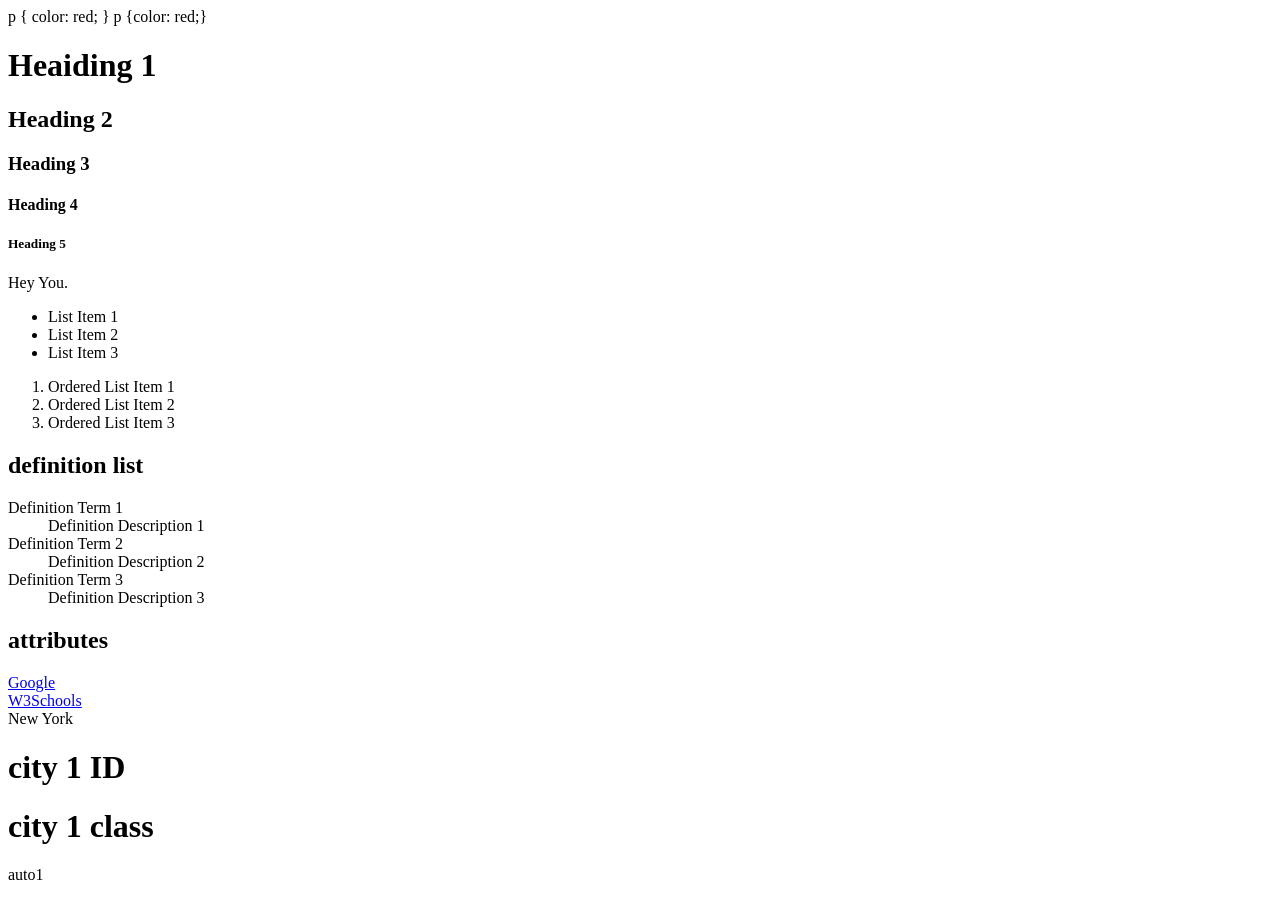
==== index.html @ a677a97f "first files created" ====
<!DOCTYPE html>
<html lang="en">

<head>
    <meta charset="UTF-8">
    <meta name="viewport" content="width=device-width, initial-scale=1.0">
    <title>Document</title>
    p {
        color: red;
    }
</head>

<body>
   p {color: red;} <h1>Heaiding 1</h1>
    <h2>Heading 2</h2>
    <h3>Heading 3</h3>
    <h4>Heading 4</h4>
    <h5>Heading 5</h5>

    <p>
        Hey You.
    </p>

    <ul>
        <li>List Item 1</li>
        <li>List Item 2</li>
        <li>List Item 3</li>
    </ul>

    <ol>
        <li>Ordered List Item 1</li>
        <li>Ordered List Item 2</li>
        <li>Ordered List Item 3</li>
    </ol>

    <h2>definition list</h2>
    <dl>
        <dt>Definition Term 1</dt>
        <dd>Definition Description 1</dd>

        <dt>Definition Term 2</dt>
        <dd>Definition Description 2</dd>

        <dt>Definition Term 3</dt>
        <dd>Definition Description 3</dd>
    </dl>

    <h2>attributes</h2>
    <a href="https://www.google.com" target="_blank">Google</a>
    <br>
        <a href="https://www.w3schools.com" target="_blank">W3Schools</a>
    <div class="city" <h2>
        New York
        </h2>
    </div>

    <h1 id="city1">city 1 ID</h1>

    <h1 class="city1">city 1 class</h1>
<hi>auto1</hi>
<hi></hi>
<hi></hi>
<hi></hi>
<hi></hi>
</html>
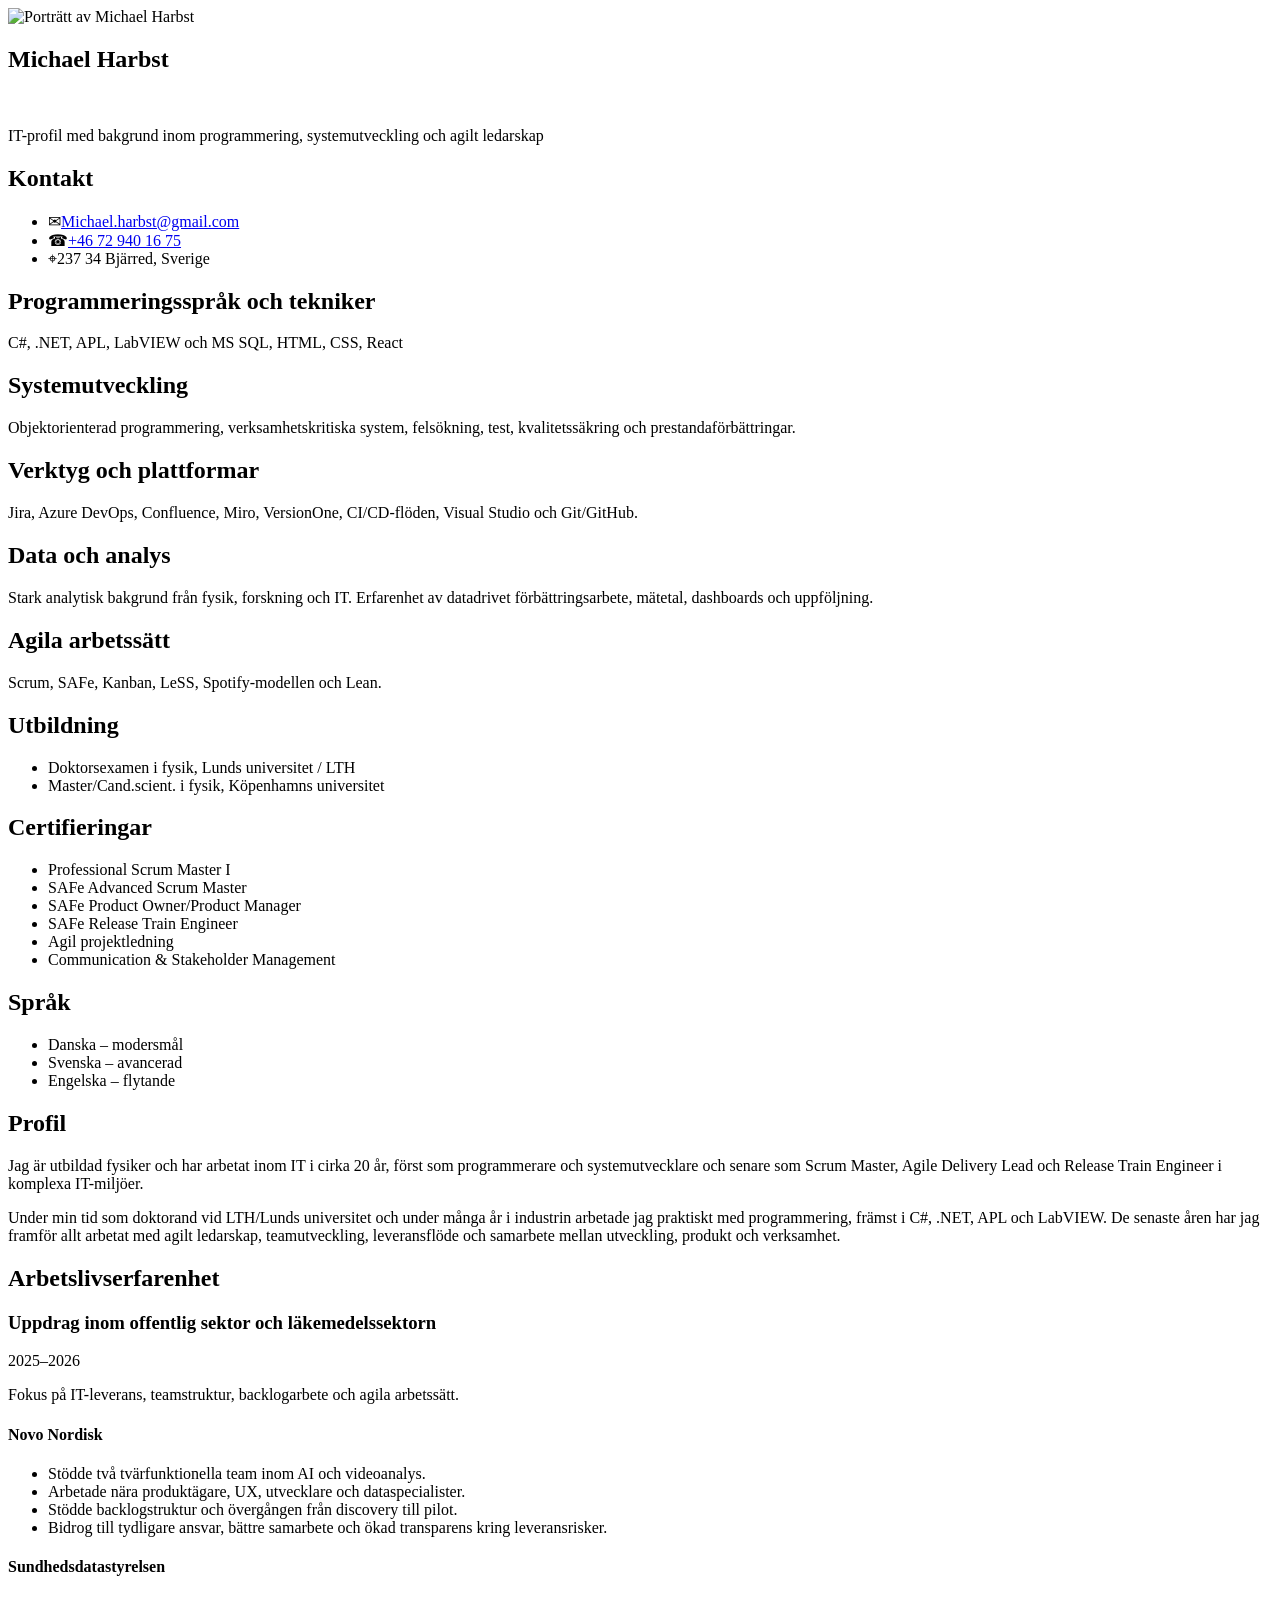
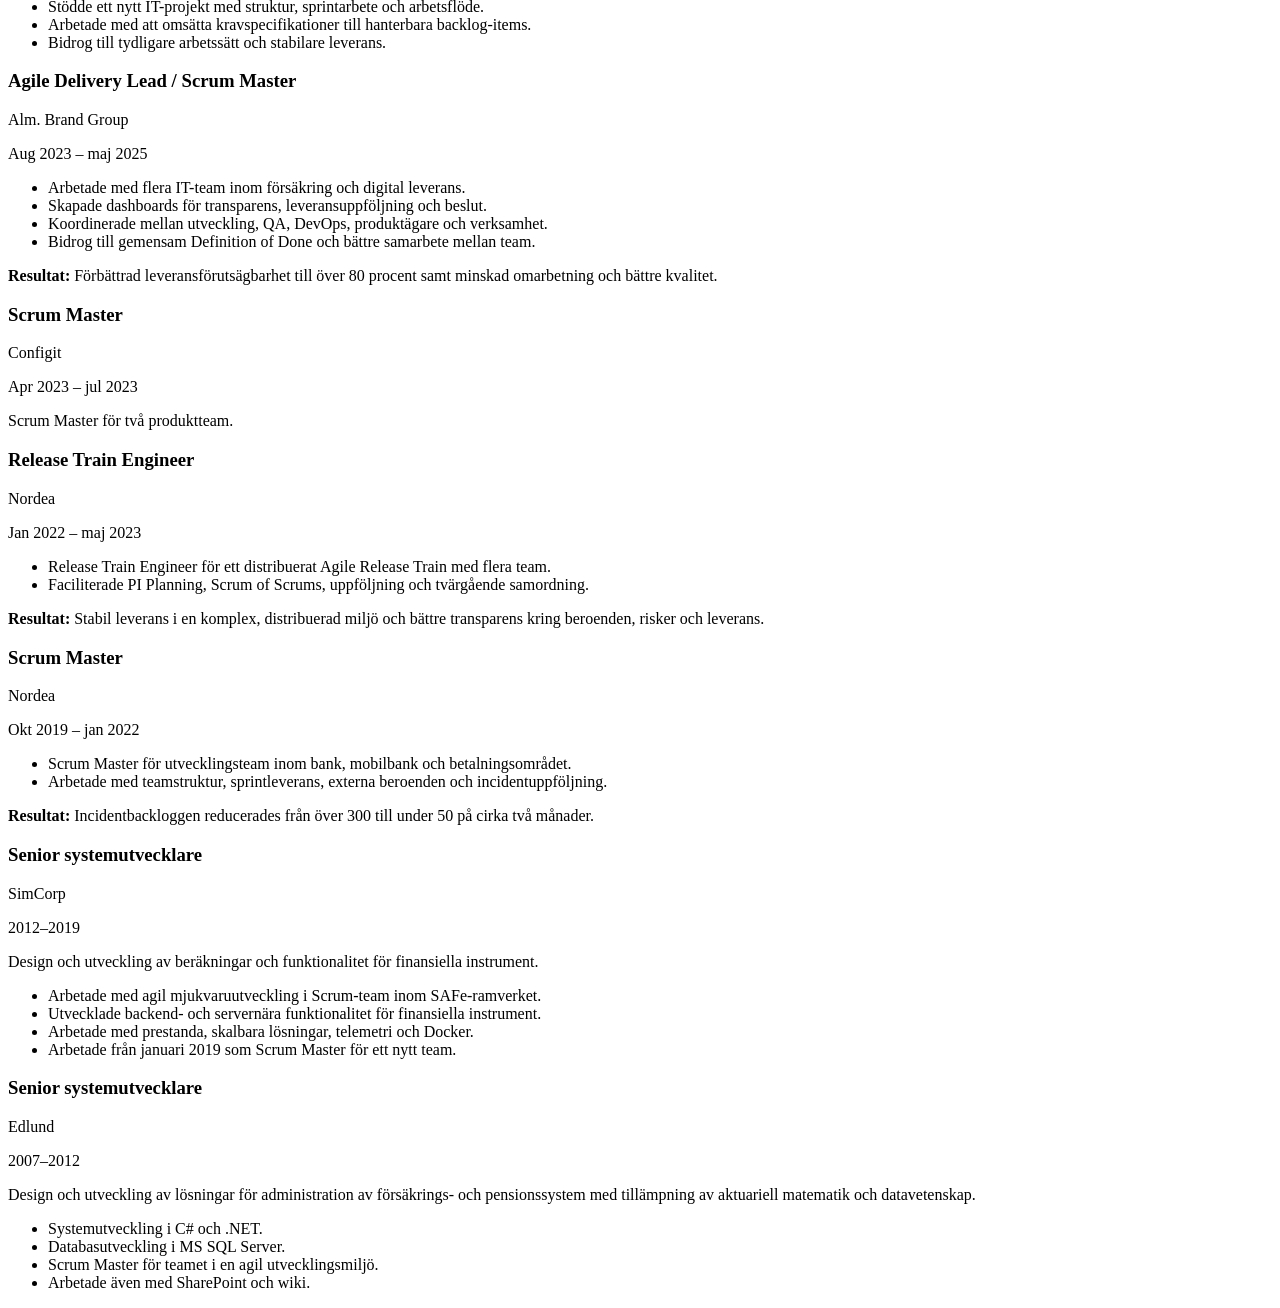
==== commit 1624b8df: "rename file for  deployment purpose" ====
--- a/index.html
+++ b/index.html
@@ -1,65 +1,225 @@
 <!DOCTYPE html>
-<html lang="en">
-
+<html lang="sv">
 <head>
     <meta charset="UTF-8">
     <meta name="viewport" content="width=device-width, initial-scale=1.0">
-    <title>Document</title>
-    p {
-        color: red;
-    }
+    <meta name="description" content="CV för Michael Harbst IT-profil med bakgrund inom systemutveckling och agilt ledarskap.">
+    <title>CV Michael Harbst</title>
+
+    <!-- CSS-fil containing style. -->
+    <link rel="stylesheet" href="cv.css">
 </head>
-
 <body>
-   p {color: red;} <h1>Heaiding 1</h1>
-    <h2>Heading 2</h2>
-    <h3>Heading 3</h3>
-    <h4>Heading 4</h4>
-    <h5>Heading 5</h5>
-
-    <p>
-        Hey You.
-    </p>
-
-    <ul>
-        <li>List Item 1</li>
-        <li>List Item 2</li>
-        <li>List Item 3</li>
-    </ul>
-
-    <ol>
-        <li>Ordered List Item 1</li>
-        <li>Ordered List Item 2</li>
-        <li>Ordered List Item 3</li>
-    </ol>
-
-    <h2>definition list</h2>
-    <dl>
-        <dt>Definition Term 1</dt>
-        <dd>Definition Description 1</dd>
-
-        <dt>Definition Term 2</dt>
-        <dd>Definition Description 2</dd>
-
-        <dt>Definition Term 3</dt>
-        <dd>Definition Description 3</dd>
-    </dl>
-
-    <h2>attributes</h2>
-    <a href="https://www.google.com" target="_blank">Google</a>
-    <br>
-        <a href="https://www.w3schools.com" target="_blank">W3Schools</a>
-    <div class="city" <h2>
-        New York
-        </h2>
-    </div>
-
-    <h1 id="city1">city 1 ID</h1>
-
-    <h1 class="city1">city 1 class</h1>
-<hi>auto1</hi>
-<hi></hi>
-<hi></hi>
-<hi></hi>
-<hi></hi>
-</html>+    <!-- Hele CV'et. Klassen bruges bl.a. til A4-format og de to kolonner. -->
+    <main class="cv-container">
+
+        <!-- ==================== LEFT COLLUMN ==================== -->
+        <aside class="left-column">
+            <header class="identity">
+                <!--  Profilfoto  -->
+                <img src="michael.jpg" alt="Porträtt av Michael Harbst" class="profile-picture">
+                <br>
+                <h1>Michael Harbst</h1>
+                <br>
+                <p class="job-title">IT-profil med bakgrund inom programmering, systemutveckling och agilt ledarskap</p>
+            </header>
+
+            <!-- Kontaktoplysninger -->
+            <section class="sidebar-section contact">
+                <h2>Kontakt</h2>
+                <ul class="contact-list">
+                    <li><span aria-hidden="true">✉</span><a href="mailto:Michael.harbst@gmail.com">Michael.harbst@gmail.com</a></li>
+                    <li><span aria-hidden="true">☎</span><a href="tel:+46729401675">+46 72 940 16 75</a></li>
+                    <li><span aria-hidden="true">⌖</span><span>237 34 Bjärred, Sverige</span></li>
+                </ul>
+            </section>
+
+            <!-- Tekniske kompetencer -->
+            <section class="sidebar-section">
+                <h2>Programmeringsspråk och tekniker</h2>
+                <p>C#, .NET, APL, LabVIEW och MS SQL, HTML, CSS, React</p>
+            </section>
+
+            <section class="sidebar-section">
+                <h2>Systemutveckling</h2>
+                <p>Objektorienterad programmering, verksamhetskritiska system, felsökning, test, kvalitetssäkring och prestandaförbättringar.</p>
+            </section>
+
+            <section class="sidebar-section">
+                <h2>Verktyg och plattformar</h2>
+                <p>Jira, Azure DevOps, Confluence, Miro, VersionOne, CI/CD-flöden, Visual Studio och Git/GitHub.</p>
+            </section>
+
+            <section class="sidebar-section">
+                <h2>Data och analys</h2>
+                <p>Stark analytisk bakgrund från fysik, forskning och IT. Erfarenhet av datadrivet förbättringsarbete, mätetal, dashboards och uppföljning.</p>
+            </section>
+
+            <section class="sidebar-section">
+                <h2>Agila arbetssätt</h2>
+                <p>Scrum, SAFe, Kanban, LeSS, Spotify-modellen och Lean.</p>
+            </section>
+
+            <!-- Uddannelse, certificeringer og sprog -->
+            <section class="sidebar-section">
+                <h2>Utbildning</h2>
+                <ul>
+                    <li>Doktorsexamen i fysik, Lunds universitet / LTH</li>
+                    <li>Master/Cand.scient. i fysik, Köpenhamns universitet</li>
+                </ul>
+            </section>
+
+            <section class="sidebar-section">
+                <h2>Certifieringar</h2>
+                <ul>
+                    <li>Professional Scrum Master I</li>
+                    <li>SAFe Advanced Scrum Master</li>
+                    <li>SAFe Product Owner/Product Manager</li>
+                    <li>SAFe Release Train Engineer</li>
+                    <li>Agil projektledning</li>
+                    <li>Communication &amp; Stakeholder Management</li>
+                </ul>
+            </section>
+
+            <section class="sidebar-section">
+                <h2>Språk</h2>
+                <ul>
+                    <li>Danska – modersmål</li>
+                    <li>Svenska – avancerad</li>
+                    <li>Engelska – flytande</li>
+                </ul>
+            </section>
+        </aside>
+
+        <!-- ==================== Right collumn ==================== -->
+        <div class="right-column">
+            <!-- top profile -->
+            <section class="content-section profile">
+                <h2>Profil</h2>
+                <p>Jag är utbildad fysiker och har arbetat inom IT i cirka 20 år, först som programmerare och systemutvecklare och senare som Scrum Master, Agile Delivery Lead och Release Train Engineer i komplexa IT-miljöer.</p>
+                <p>Under min tid som doktorand vid LTH/Lunds universitet och under många år i industrin arbetade jag praktiskt med programmering, främst i C#, .NET, APL och LabVIEW. De senaste åren har jag framför allt arbetat med agilt ledarskap, teamutveckling, leveransflöde och samarbete mellan utveckling, produkt och verksamhet.</p>
+            </section>
+
+            <!--work experience headline. -->
+            <section class="content-section experience">
+                <h2>Arbetslivserfarenhet</h2>
+
+                <article class="role">
+                    <div class="role-heading">
+                        <h3>Uppdrag inom offentlig sektor och läkemedelssektorn</h3>
+                        <time>2025–2026</time>
+                    </div>
+                    <p class="role-summary">Fokus på IT-leverans, teamstruktur, backlogarbete och agila arbetssätt.</p>
+
+                    <h4>Novo Nordisk</h4>
+                    <ul>
+                        <li>Stödde två tvärfunktionella team inom AI och videoanalys.</li>
+                        <li>Arbetade nära produktägare, UX, utvecklare och dataspecialister.</li>
+                        <li>Stödde backlogstruktur och övergången från discovery till pilot.</li>
+                        <li>Bidrog till tydligare ansvar, bättre samarbete och ökad transparens kring leveransrisker.</li>
+                    </ul>
+
+                    <h4>Sundhedsdatastyrelsen</h4>
+                    <ul>
+                        <li>Stödde ett nytt IT-projekt med struktur, sprintarbete och arbetsflöde.</li>
+                        <li>Arbetade med att omsätta kravspecifikationer till hanterbara backlog-items.</li>
+                        <li>Bidrog till tydligare arbetssätt och stabilare leverans.</li>
+                    </ul>
+                </article>
+
+                <article class="role">
+                    <div class="role-heading">
+                        <div>
+                            <h3>Agile Delivery Lead / Scrum Master</h3>
+                            <p class="company">Alm. Brand Group</p>
+                        </div>
+                        <time>Aug 2023 – maj 2025</time>
+                    </div>
+                    <ul>
+                        <li>Arbetade med flera IT-team inom försäkring och digital leverans.</li>
+                        <li>Skapade dashboards för transparens, leveransuppföljning och beslut.</li>
+                        <li>Koordinerade mellan utveckling, QA, DevOps, produktägare och verksamhet.</li>
+                        <li>Bidrog till gemensam Definition of Done och bättre samarbete mellan team.</li>
+                    </ul>
+                    <p class="result"><strong>Resultat:</strong> Förbättrad leveransförutsägbarhet till över 80 procent samt minskad omarbetning och bättre kvalitet.</p>
+                </article>
+
+                <article class="role compact-role">
+                    <div class="role-heading">
+                        <div>
+                            <h3>Scrum Master</h3>
+                            <p class="company">Configit</p>
+                        </div>
+                        <time>Apr 2023 – jul 2023</time>
+                    </div>
+                    <p>Scrum Master för två produktteam.</p>
+                </article>
+
+                <article class="role">
+                    <div class="role-heading">
+                        <div>
+                            <h3>Release Train Engineer</h3>
+                            <p class="company">Nordea</p>
+                        </div>
+                        <time>Jan 2022 – maj 2023</time>
+                    </div>
+                    <ul>
+                        <li>Release Train Engineer för ett distribuerat Agile Release Train med flera team.</li>
+                        <li>Faciliterade PI Planning, Scrum of Scrums, uppföljning och tvärgående samordning.</li>
+                    </ul>
+                    <p class="result"><strong>Resultat:</strong> Stabil leverans i en komplex, distribuerad miljö och bättre transparens kring beroenden, risker och leverans.</p>
+                </article>
+
+                <article class="role">
+                    <div class="role-heading">
+                        <div>
+                            <h3>Scrum Master</h3>
+                            <p class="company">Nordea</p>
+                        </div>
+                        <time>Okt 2019 – jan 2022</time>
+                    </div>
+                    <ul>
+                        <li>Scrum Master för utvecklingsteam inom bank, mobilbank och betalningsområdet.</li>
+                        <li>Arbetade med teamstruktur, sprintleverans, externa beroenden och incidentuppföljning.</li>
+                    </ul>
+                    <p class="result"><strong>Resultat:</strong> Incidentbackloggen reducerades från över 300 till under 50 på cirka två månader.</p>
+                </article>
+
+                <article class="role">
+                    <div class="role-heading">
+                        <div>
+                            <h3>Senior systemutvecklare</h3>
+                            <p class="company">SimCorp</p>
+                        </div>
+                        <time>2012–2019</time>
+                    </div>
+                    <p class="role-summary">Design och utveckling av beräkningar och funktionalitet för finansiella instrument.</p>
+                    <ul>
+                        <li>Arbetade med agil mjukvaruutveckling i Scrum-team inom SAFe-ramverket.</li>
+                        <li>Utvecklade backend- och servernära funktionalitet för finansiella instrument.</li>
+                        <li>Arbetade med prestanda, skalbara lösningar, telemetri och Docker.</li>
+                        <li>Arbetade från januari 2019 som Scrum Master för ett nytt team.</li>
+                    </ul>
+                </article>
+
+                <article class="role">
+                    <div class="role-heading">
+                        <div>
+                            <h3>Senior systemutvecklare</h3>
+                            <p class="company">Edlund</p>
+                        </div>
+                        <time>2007–2012</time>
+                    </div>
+                    <p class="role-summary">Design och utveckling av lösningar för administration av försäkrings- och pensionssystem med tillämpning av aktuariell matematik och datavetenskap.</p>
+                    <ul>
+                        <li>Systemutveckling i C# och .NET.</li>
+                        <li>Databasutveckling i MS SQL Server.</li>
+                        <li>Scrum Master för teamet i en agil utvecklingsmiljö.</li>
+                        <li>Arbetade även med SharePoint och wiki.</li>
+                    </ul>
+                </article>
+            </section>
+        </div>
+    </main>
+</body>
+</html>
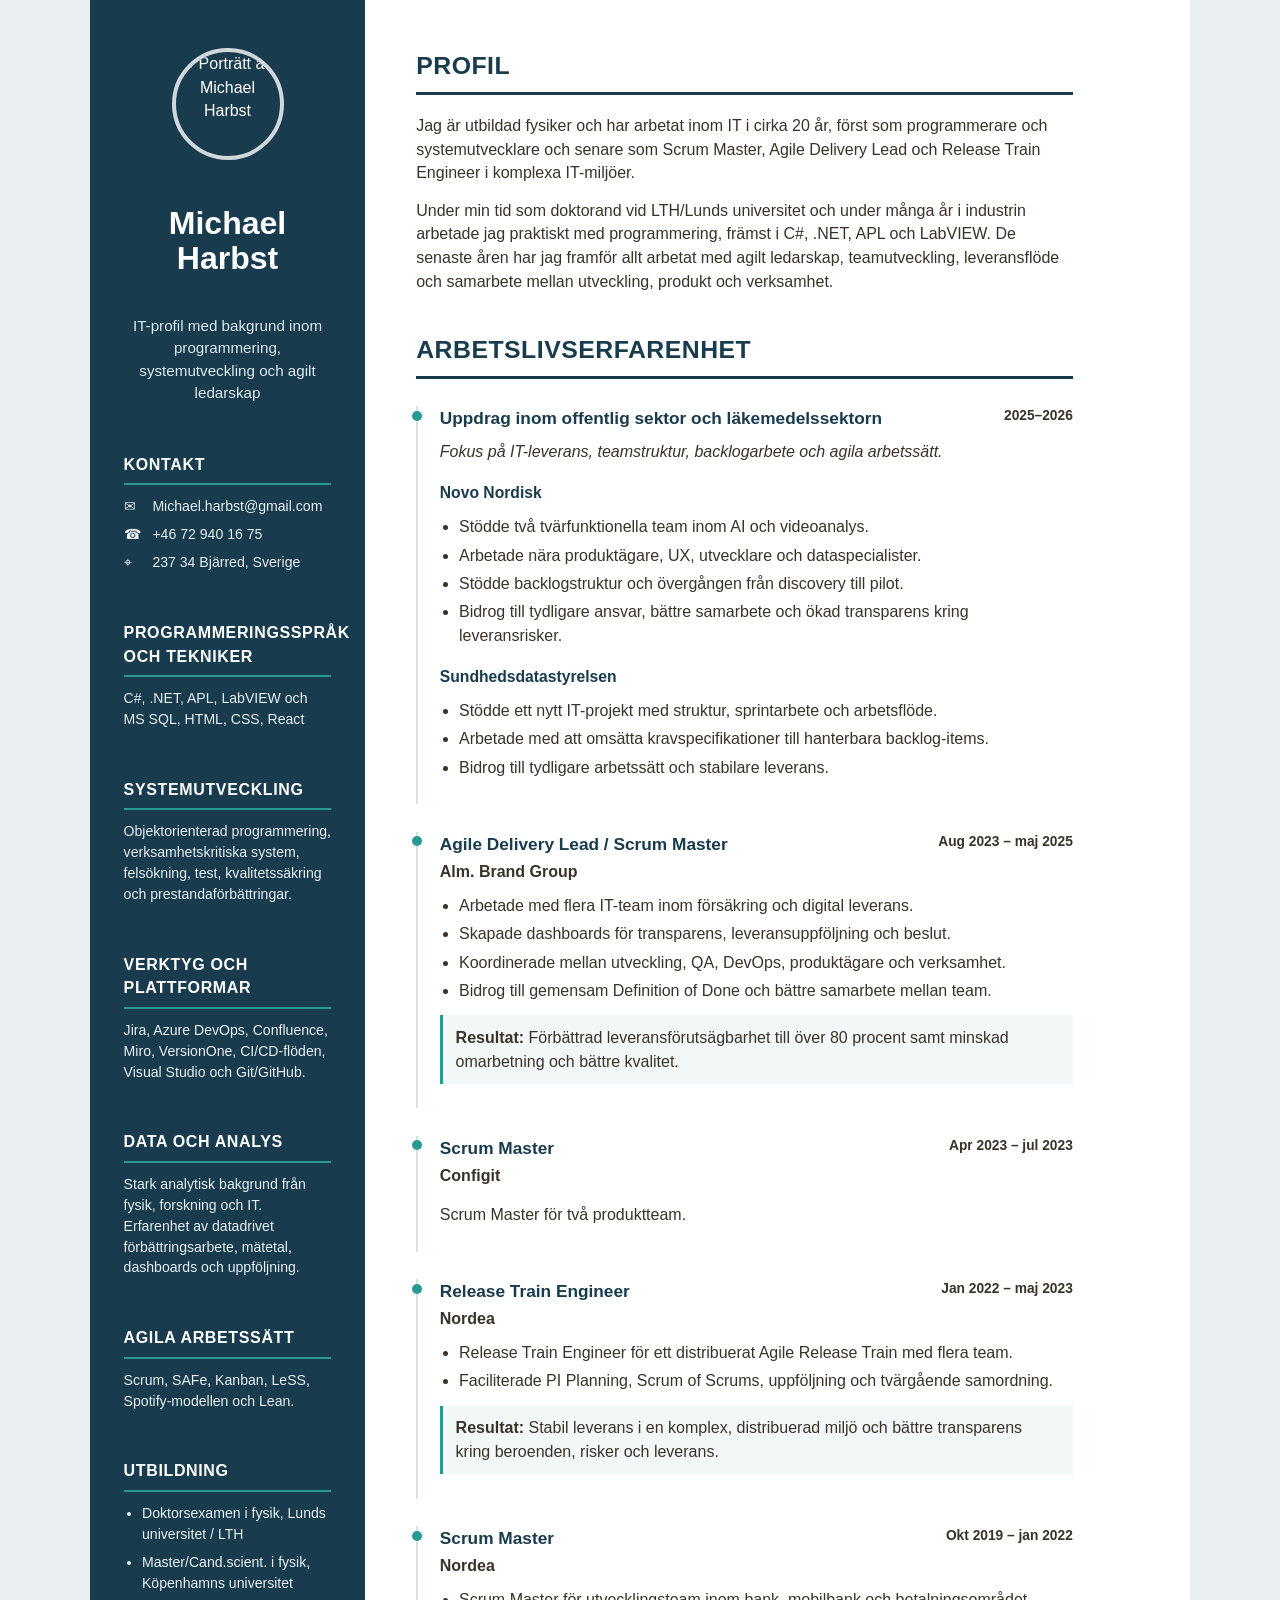
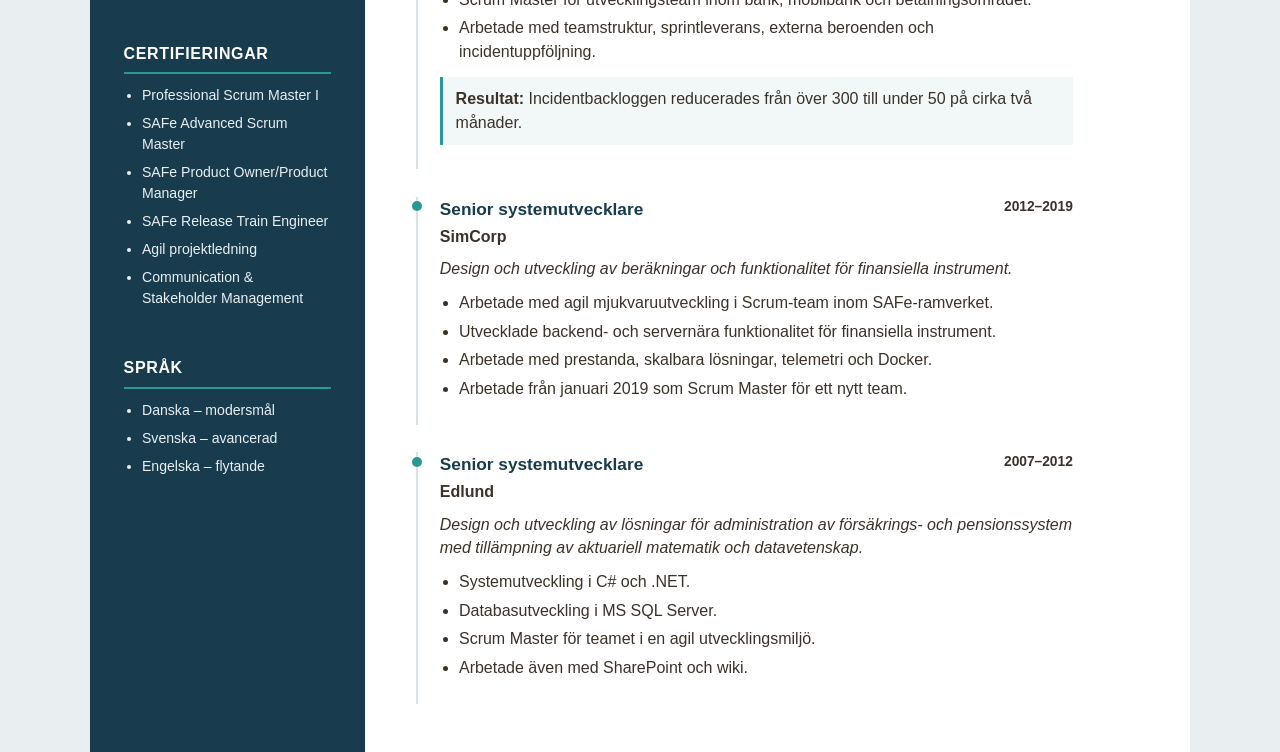
==== commit 6f5069d7: "CV.css fil was not used" ====
--- a/index.html
+++ b/index.html
@@ -7,7 +7,7 @@
     <title>CV Michael Harbst</title>
 
     <!-- CSS-fil containing style. -->
-    <link rel="stylesheet" href="cv.css">
+    <link rel="stylesheet" href="CV.css">
 </head>
 <body>
     <!-- Hele CV'et. Klassen bruges bl.a. til A4-format og de to kolonner. -->
--- a/CV.css
+++ b/CV.css
@@ -0,0 +1,290 @@
+/* ================================================================
+   Default colors for the CV. The colors are collected as variables, so they are easy to change.
+
+   ================================================================ */
+:root {
+    --sidebar: #183b4e;
+    --sidebar-breaker: #289993;
+    --heading: #183b4e;
+    --text: #3a3228;
+    --line: #d8e1e4;
+    --paper: #ffffff;
+    --background: #e9eef0;
+}
+
+* {
+    box-sizing: border-box;
+}
+
+html {
+    font-size: 16px;
+}
+
+body {
+    margin: 0;
+    color: var(--text);
+    background: var(--background);
+    font-family: Arial, Helvetica, sans-serif;
+    line-height: 1.48;
+}
+
+/* ================================================================
+   MAIN LAYOUT - left and right column
+   ================================================================ */
+.cv-container {
+    display: grid;
+    grid-template-columns: 25% 69%;
+    width: min(100%, 1100px);
+    margin: 0 auto;
+    background: var(--paper);
+
+}
+
+.left-column {
+    padding: 3rem 2.1rem;
+    color: #ffffff;
+    background: var(--sidebar);
+}
+
+.right-column {
+    padding: 3rem 3.2rem;
+}
+
+/* ================================================================
+   Name, title and profile picture
+   ================================================================ */
+.identity {
+    margin-bottom: 3rem;
+    text-align: center;
+}
+
+.initials,
+.profile-picture {
+    width: 112px;
+    height: 112px;
+    margin: 0 auto 1.4rem;
+    border: 4px solid rgba(255, 255, 255, 0.8);
+    border-radius: 50%;
+}
+
+.initials {
+    display: grid;
+    place-items: center;
+    color: var(--sidebar);
+    background: var(--sidebar-breaker);
+    font-size: 2rem;
+    font-weight: 700;
+    letter-spacing: 0.08em;
+}
+
+.profile-picture {
+    display: block;
+    object-fit: cover;
+}
+
+h1 {
+    margin: 0;
+    font-size: 2rem;
+    line-height: 1.1;
+}
+
+.job-title {
+    margin: 0.9rem 0 0;
+    color: #dbe9ed;
+    font-size: 0.95rem;
+}
+
+/* ================================================================
+   left column sections
+   ================================================================ */
+.sidebar-section {
+    margin-top: 3rem;
+}
+
+.sidebar-section h2 {
+    margin: 0 0 0.7rem;
+    padding-bottom: 0.42rem;
+    border-bottom: 2px solid var(--sidebar-breaker);
+    color: #ffffff;
+    font-size: 1rem;
+    letter-spacing: 0.04em;
+    text-transform: uppercase;
+}
+
+.sidebar-section p,
+.sidebar-section li,
+.sidebar-section a {
+    color: #e8f0f2;
+    font-size: 0.88rem;
+}
+
+.sidebar-section p {
+    margin: 0;
+}
+
+.sidebar-section ul {
+    margin: 0;
+    padding-left: 1.15rem;
+}
+
+.sidebar-section li + li {
+    margin-top: 0.45rem;
+}
+
+.contact-list {
+    padding: 0 !important;
+    list-style: none;
+}
+
+.contact-list li {
+    display: grid;
+    grid-template-columns: 1.3rem 1fr;
+    gap: 0.5rem;
+    align-items: start;
+    overflow-wrap: anywhere;
+}
+
+.contact-list a {
+    text-decoration: none;
+}
+
+.contact-list a:hover,
+.contact-list a:focus {
+    color: var(--sidebar-breaker);
+    text-decoration: underline;
+}
+
+/* ================================================================
+   right column sections
+   ================================================================ */
+.content-section > h2 {
+    margin: 0 0 1.2rem;
+    padding-bottom: 0.45rem;
+    border-bottom: 3px solid var(--heading);
+    color: var(--heading);
+    font-size: 1.55rem;
+    letter-spacing: 0.02em;
+    text-transform: uppercase;
+}
+
+.profile p {
+    margin: 0 0 0.85rem;
+}
+
+.experience {
+    margin-top: 2.4rem;
+}
+
+/* One work experience */
+.role {
+    position: relative;
+    margin-top: 1.7rem;
+    padding: 0 0 1.55rem 1.35rem;
+    border-left: 2px solid var(--line);
+
+}
+
+.role::before {
+    position: absolute;
+    top: 0.3rem;
+    left: -6px;
+    width: 10px;
+    height: 10px;
+    border-radius: 50%;
+    background: var(--sidebar-breaker);
+    content: "";
+}
+
+.role-heading {
+    display: flex;
+    gap: 1rem;
+    align-items: flex-start;
+    justify-content: space-between;
+}
+
+.role h3 {
+    margin: 0;
+    color: var(--heading);
+    font-size: 1.08rem;
+}
+
+.role h4 {
+    margin: 1.1rem 0 0.35rem;
+    color: var(--heading);
+    font-size: 0.98rem;
+}
+
+.company {
+    margin: 0.15rem 0 0;
+    color: var(heading);
+    font-weight: 700;
+}
+
+.role time {
+    flex: 0 0 auto;
+    color: var(heading);
+    font-size: 0.86rem;
+    font-weight: 700;
+    white-space: nowrap;
+}
+
+.role-summary {
+    margin: 0.55rem 0 0.65rem;
+    color: var(heading);
+    font-style: italic;
+}
+
+.role ul {
+    margin: 0.65rem 0 0;
+    padding-left: 1.2rem;
+}
+
+.role li + li {
+    margin-top: 0.3rem;
+}
+
+.result {
+    margin: 0.8rem 0 0;
+    padding: 0.65rem 0.8rem;
+    border-left: 3px solid var(--sidebar-breaker);
+    background: #f2f7f7;
+}
+
+.compact-role p:last-child {
+    margin-bottom: 0;
+}
+
+/* ================================================================
+   RESPONSIVE layout - one column on small screens
+   ================================================================ */
+@media (max-width: 760px) {
+    body {
+        padding: 0;
+    }
+
+    .cv-container {
+        grid-template-columns: 1fr;
+    }
+
+    .left-column,
+    .right-column {
+        padding: 2rem 1.5rem;
+    }
+
+    .role-heading {
+        display: block;
+    }
+
+    .role time {
+        display: block;
+        margin-top: 0.25rem;
+    }
+}
+
+/* ================================================================
+  Print / PDF - A4 format
+   ================================================================ */
+@page {
+    size: A4;
+    margin: 0;
+}
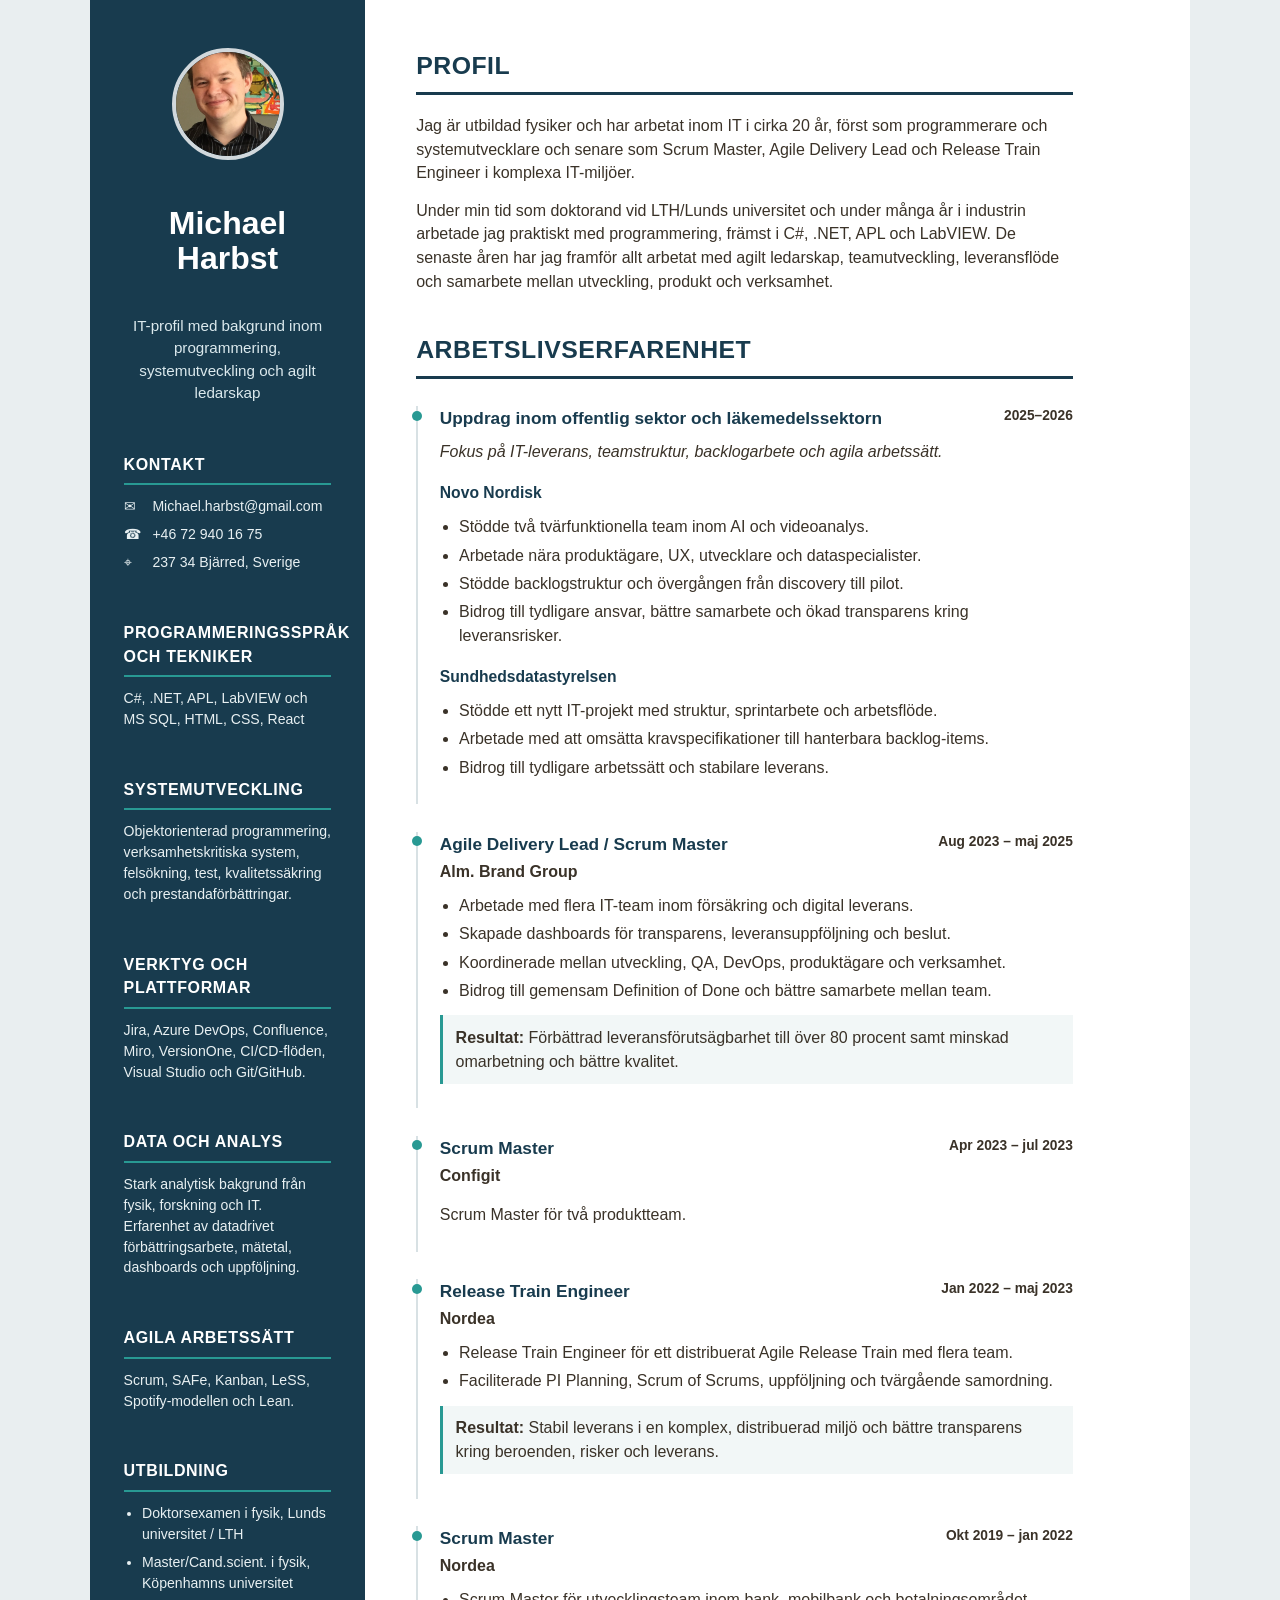
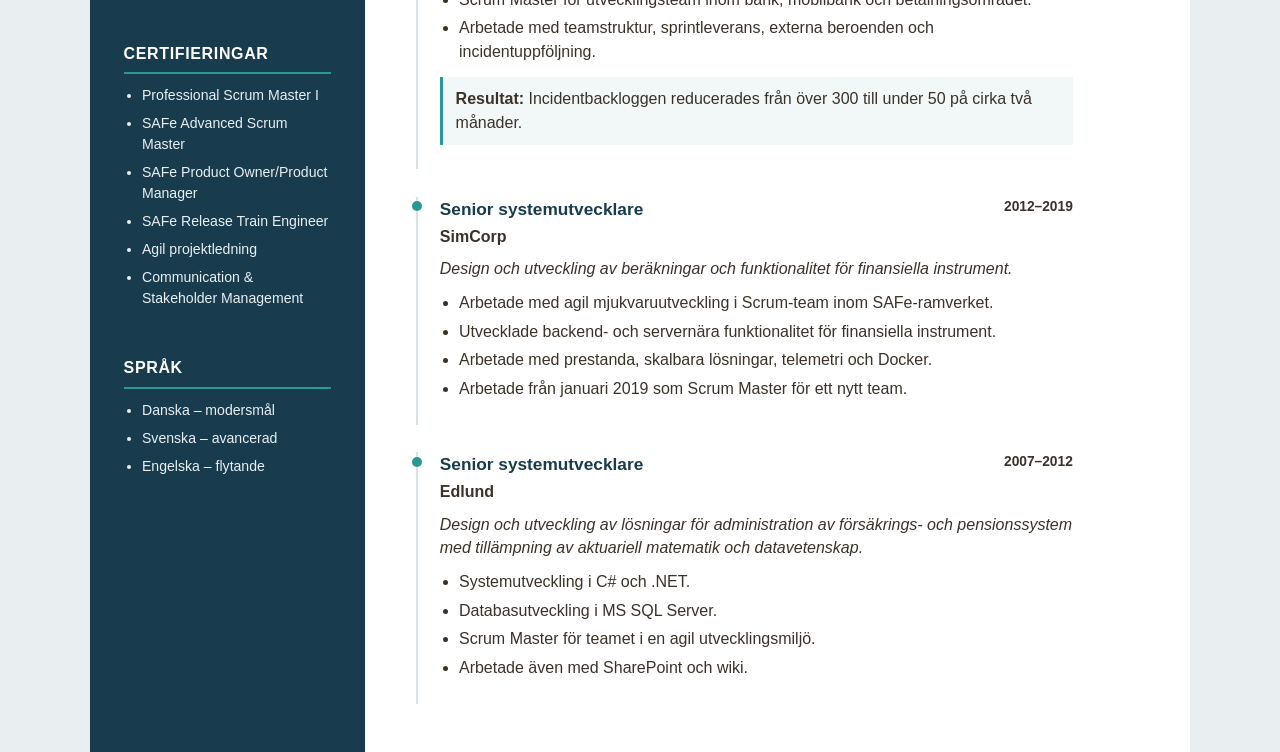
==== commit 3a505326: "and not the picture either" ====
--- a/index.html
+++ b/index.html
@@ -17,7 +17,7 @@
         <aside class="left-column">
             <header class="identity">
                 <!--  Profilfoto  -->
-                <img src="michael.jpg" alt="Porträtt av Michael Harbst" class="profile-picture">
+                <img src="Michael.jpg" alt="Porträtt av Michael Harbst" class="profile-picture">
                 <br>
                 <h1>Michael Harbst</h1>
                 <br>
